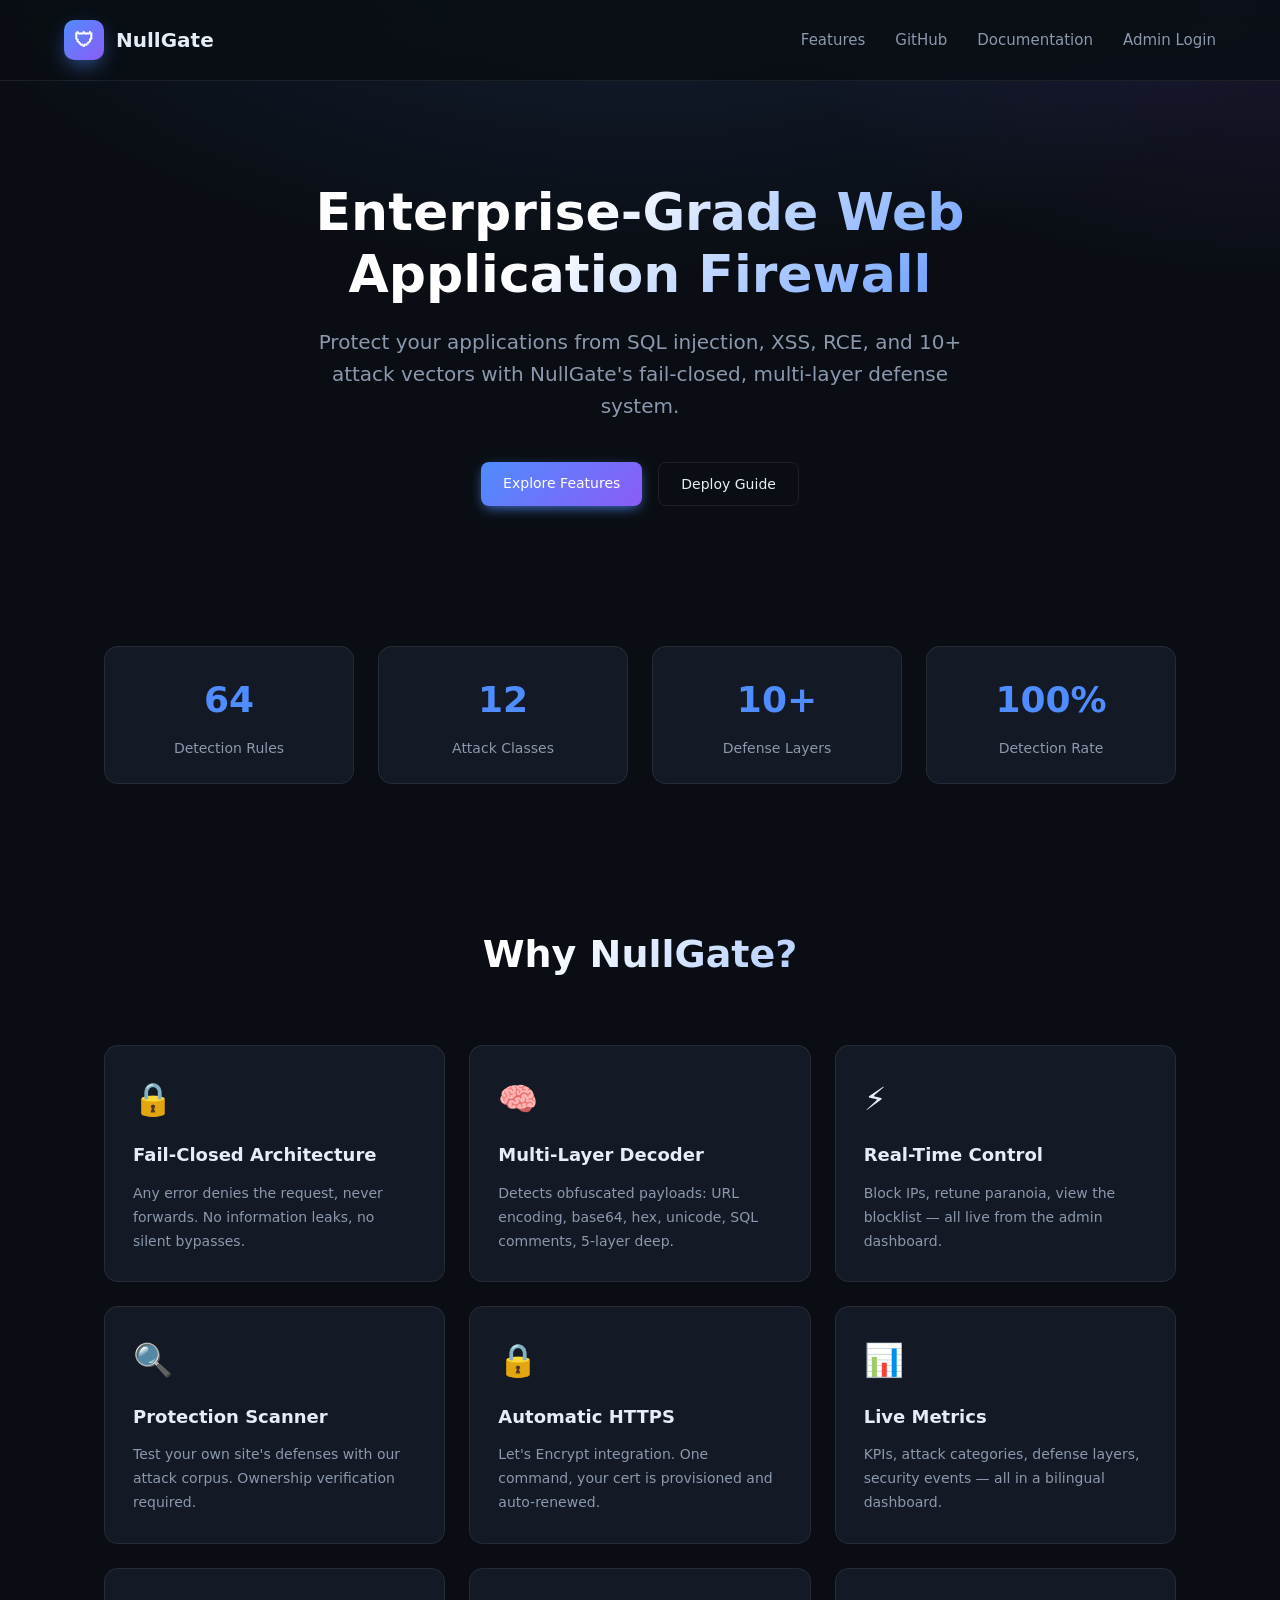
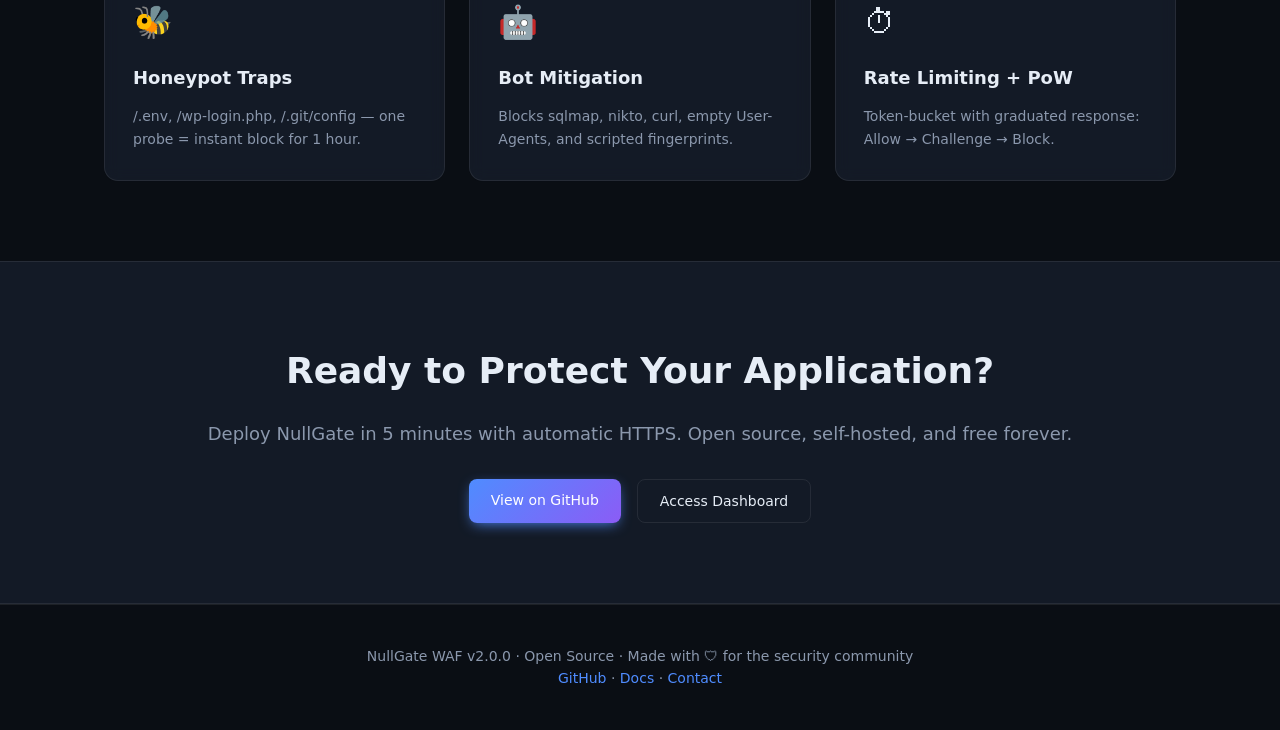
==== docs/index.html @ 6aed5463 "Add landing page for GitHub Pages Public showcase page with links to repo, docs, and deploy guide." ====
<!DOCTYPE html>
<html lang="en" dir="ltr" data-theme="dark">
<head>
<meta charset="utf-8">
<meta name="viewport" content="width=device-width, initial-scale=1">
<title>NullGate WAF — Enterprise-Grade Web Application Firewall</title>
<style>
:root {
  --font: 'Segoe UI', system-ui, -apple-system, Roboto, sans-serif;
  --bg: #0a0e14; --panel: rgba(22,29,42,.85); --border: rgba(255,255,255,.08);
  --fg: #e6edf6; --muted: #8b98ad; --accent: #4f8cff; --accent-2: #8b5cf6;
  --glow: radial-gradient(1200px 600px at 50% -10%, rgba(79,140,255,.15), transparent 60%),
          radial-gradient(900px 500px at 100% 0%, rgba(139,92,246,.12), transparent 55%);
}
* { box-sizing: border-box; margin: 0; padding: 0; }
body {
  font-family: var(--font); background: var(--bg); color: var(--fg);
  background-image: var(--glow); background-attachment: fixed;
  -webkit-font-smoothing: antialiased; line-height: 1.6;
}
nav {
  display: flex; justify-content: space-between; align-items: center;
  padding: 20px 5%; border-bottom: 1px solid var(--border);
  background: rgba(10,14,20,.88); backdrop-filter: blur(12px);
  position: sticky; top: 0; z-index: 100;
}
.logo { display: flex; align-items: center; gap: 12px; font-size: 20px; font-weight: 600; }
.logo-icon {
  width: 40px; height: 40px; border-radius: 10px; display: grid; place-items: center;
  background: linear-gradient(135deg, var(--accent), var(--accent-2)); color: #fff;
  font-size: 20px; box-shadow: 0 8px 24px -8px var(--accent);
}
.nav-links { display: flex; gap: 30px; align-items: center; }
.nav-links a {
  color: var(--muted); text-decoration: none; font-size: 15px; transition: color .2s;
}
.nav-links a:hover { color: var(--fg); }
.btn {
  padding: 10px 22px; border-radius: 8px; font-size: 14px; font-weight: 500;
  text-decoration: none; transition: all .2s; border: 0; cursor: pointer;
}
.btn-primary {
  background: linear-gradient(135deg, var(--accent), var(--accent-2)); color: #fff;
  box-shadow: 0 4px 14px -4px var(--accent);
}
.btn-primary:hover { filter: brightness(1.1); transform: translateY(-1px); }
.btn-ghost { background: transparent; border: 1px solid var(--border); color: var(--fg); }
.btn-ghost:hover { border-color: var(--accent); color: var(--accent); }

.hero {
  text-align: center; padding: 100px 5% 80px; max-width: 900px; margin: 0 auto;
}
.hero h1 {
  font-size: 52px; font-weight: 700; margin-bottom: 20px; line-height: 1.2;
  background: linear-gradient(135deg, #fff 40%, var(--accent) 100%);
  -webkit-background-clip: text; -webkit-text-fill-color: transparent;
  background-clip: text;
}
.hero p {
  font-size: 20px; color: var(--muted); margin-bottom: 40px; max-width: 700px;
  margin-left: auto; margin-right: auto;
}
.hero-cta { display: flex; gap: 16px; justify-content: center; flex-wrap: wrap; }

.stats {
  display: grid; grid-template-columns: repeat(auto-fit, minmax(200px, 1fr));
  gap: 24px; padding: 60px 5%; max-width: 1200px; margin: 0 auto;
}
.stat {
  background: var(--panel); border: 1px solid var(--border); border-radius: 14px;
  padding: 24px; text-align: center; backdrop-filter: blur(8px);
}
.stat-value {
  font-size: 36px; font-weight: 700; color: var(--accent); margin-bottom: 8px;
}
.stat-label { font-size: 14px; color: var(--muted); }

.features {
  padding: 80px 5%; max-width: 1200px; margin: 0 auto;
}
.features h2 {
  text-align: center; font-size: 38px; margin-bottom: 60px;
  background: linear-gradient(135deg, #fff 40%, var(--accent) 100%);
  -webkit-background-clip: text; -webkit-text-fill-color: transparent;
  background-clip: text; display: inline-block; width: 100%;
}
.feature-grid {
  display: grid; grid-template-columns: repeat(auto-fit, minmax(280px, 1fr)); gap: 24px;
}
.feature {
  background: var(--panel); border: 1px solid var(--border); border-radius: 14px;
  padding: 28px; backdrop-filter: blur(8px); transition: transform .2s, border-color .2s;
}
.feature:hover { transform: translateY(-4px); border-color: var(--accent); }
.feature-icon {
  font-size: 32px; margin-bottom: 16px; display: inline-block;
}
.feature h3 { font-size: 18px; margin-bottom: 12px; }
.feature p { color: var(--muted); font-size: 14px; line-height: 1.7; }

.cta-section {
  text-align: center; padding: 80px 5%; background: var(--panel);
  border-top: 1px solid var(--border); border-bottom: 1px solid var(--border);
}
.cta-section h2 { font-size: 36px; margin-bottom: 20px; }
.cta-section p { font-size: 18px; color: var(--muted); margin-bottom: 30px; }

footer {
  text-align: center; padding: 40px 5%; color: var(--muted); font-size: 14px;
  border-top: 1px solid var(--border);
}
footer a { color: var(--accent); text-decoration: none; }
</style>
</head>
<body>

<nav>
  <div class="logo">
    <div class="logo-icon">🛡</div>
    <span>NullGate</span>
  </div>
  <div class="nav-links">
    <a href="#features">Features</a>
    <a href="https://github.com/fat1322im-hub/NullGate" target="_blank">GitHub</a>
    <a href="https://github.com/fat1322im-hub/NullGate#readme">Documentation</a>
    <a href="https://github.com/fat1322im-hub/NullGate#-control-panel--لوحة-التحكم">Admin Login</a>
  </div>
</nav>

<section class="hero">
  <h1>Enterprise-Grade Web Application Firewall</h1>
  <p>Protect your applications from SQL injection, XSS, RCE, and 10+ attack vectors with NullGate's fail-closed, multi-layer defense system.</p>
  <div class="hero-cta">
    <a href="#features" class="btn btn-primary">Explore Features</a>
    <a href="https://github.com/fat1322im-hub/NullGate#-cloud-deployment--النشر-السحابي" class="btn btn-ghost">Deploy Guide</a>
  </div>
</section>

<section class="stats">
  <div class="stat">
    <div class="stat-value">64</div>
    <div class="stat-label">Detection Rules</div>
  </div>
  <div class="stat">
    <div class="stat-value">12</div>
    <div class="stat-label">Attack Classes</div>
  </div>
  <div class="stat">
    <div class="stat-value">10+</div>
    <div class="stat-label">Defense Layers</div>
  </div>
  <div class="stat">
    <div class="stat-value">100%</div>
    <div class="stat-label">Detection Rate</div>
  </div>
</section>

<section class="features" id="features">
  <h2>Why NullGate?</h2>
  <div class="feature-grid">
    <div class="feature">
      <div class="feature-icon">🔒</div>
      <h3>Fail-Closed Architecture</h3>
      <p>Any error denies the request, never forwards. No information leaks, no silent bypasses.</p>
    </div>
    <div class="feature">
      <div class="feature-icon">🧠</div>
      <h3>Multi-Layer Decoder</h3>
      <p>Detects obfuscated payloads: URL encoding, base64, hex, unicode, SQL comments, 5-layer deep.</p>
    </div>
    <div class="feature">
      <div class="feature-icon">⚡</div>
      <h3>Real-Time Control</h3>
      <p>Block IPs, retune paranoia, view the blocklist — all live from the admin dashboard.</p>
    </div>
    <div class="feature">
      <div class="feature-icon">🔍</div>
      <h3>Protection Scanner</h3>
      <p>Test your own site's defenses with our attack corpus. Ownership verification required.</p>
    </div>
    <div class="feature">
      <div class="feature-icon">🔒</div>
      <h3>Automatic HTTPS</h3>
      <p>Let's Encrypt integration. One command, your cert is provisioned and auto-renewed.</p>
    </div>
    <div class="feature">
      <div class="feature-icon">📊</div>
      <h3>Live Metrics</h3>
      <p>KPIs, attack categories, defense layers, security events — all in a bilingual dashboard.</p>
    </div>
    <div class="feature">
      <div class="feature-icon">🐝</div>
      <h3>Honeypot Traps</h3>
      <p>/.env, /wp-login.php, /.git/config — one probe = instant block for 1 hour.</p>
    </div>
    <div class="feature">
      <div class="feature-icon">🤖</div>
      <h3>Bot Mitigation</h3>
      <p>Blocks sqlmap, nikto, curl, empty User-Agents, and scripted fingerprints.</p>
    </div>
    <div class="feature">
      <div class="feature-icon">⏱</div>
      <h3>Rate Limiting + PoW</h3>
      <p>Token-bucket with graduated response: Allow → Challenge → Block.</p>
    </div>
  </div>
</section>

<section class="cta-section">
  <h2>Ready to Protect Your Application?</h2>
  <p>Deploy NullGate in 5 minutes with automatic HTTPS. Open source, self-hosted, and free forever.</p>
  <div style="display: flex; gap: 16px; justify-content: center; flex-wrap: wrap; margin-top: 20px;">
    <a href="https://github.com/fat1322im-hub/NullGate" class="btn btn-primary" target="_blank">View on GitHub</a>
    <a href="/admin/login" class="btn btn-ghost">Access Dashboard</a>
  </div>
</section>

<footer>
  <p>NullGate WAF v2.0.0 · Open Source · Made with 🛡 for the security community</p>
  <p><a href="https://github.com/fat1322im-hub/NullGate">GitHub</a> · <a href="/docs">Docs</a> · <a href="mailto:admin@nullgate.ai">Contact</a></p>
</footer>

</body>
</html>
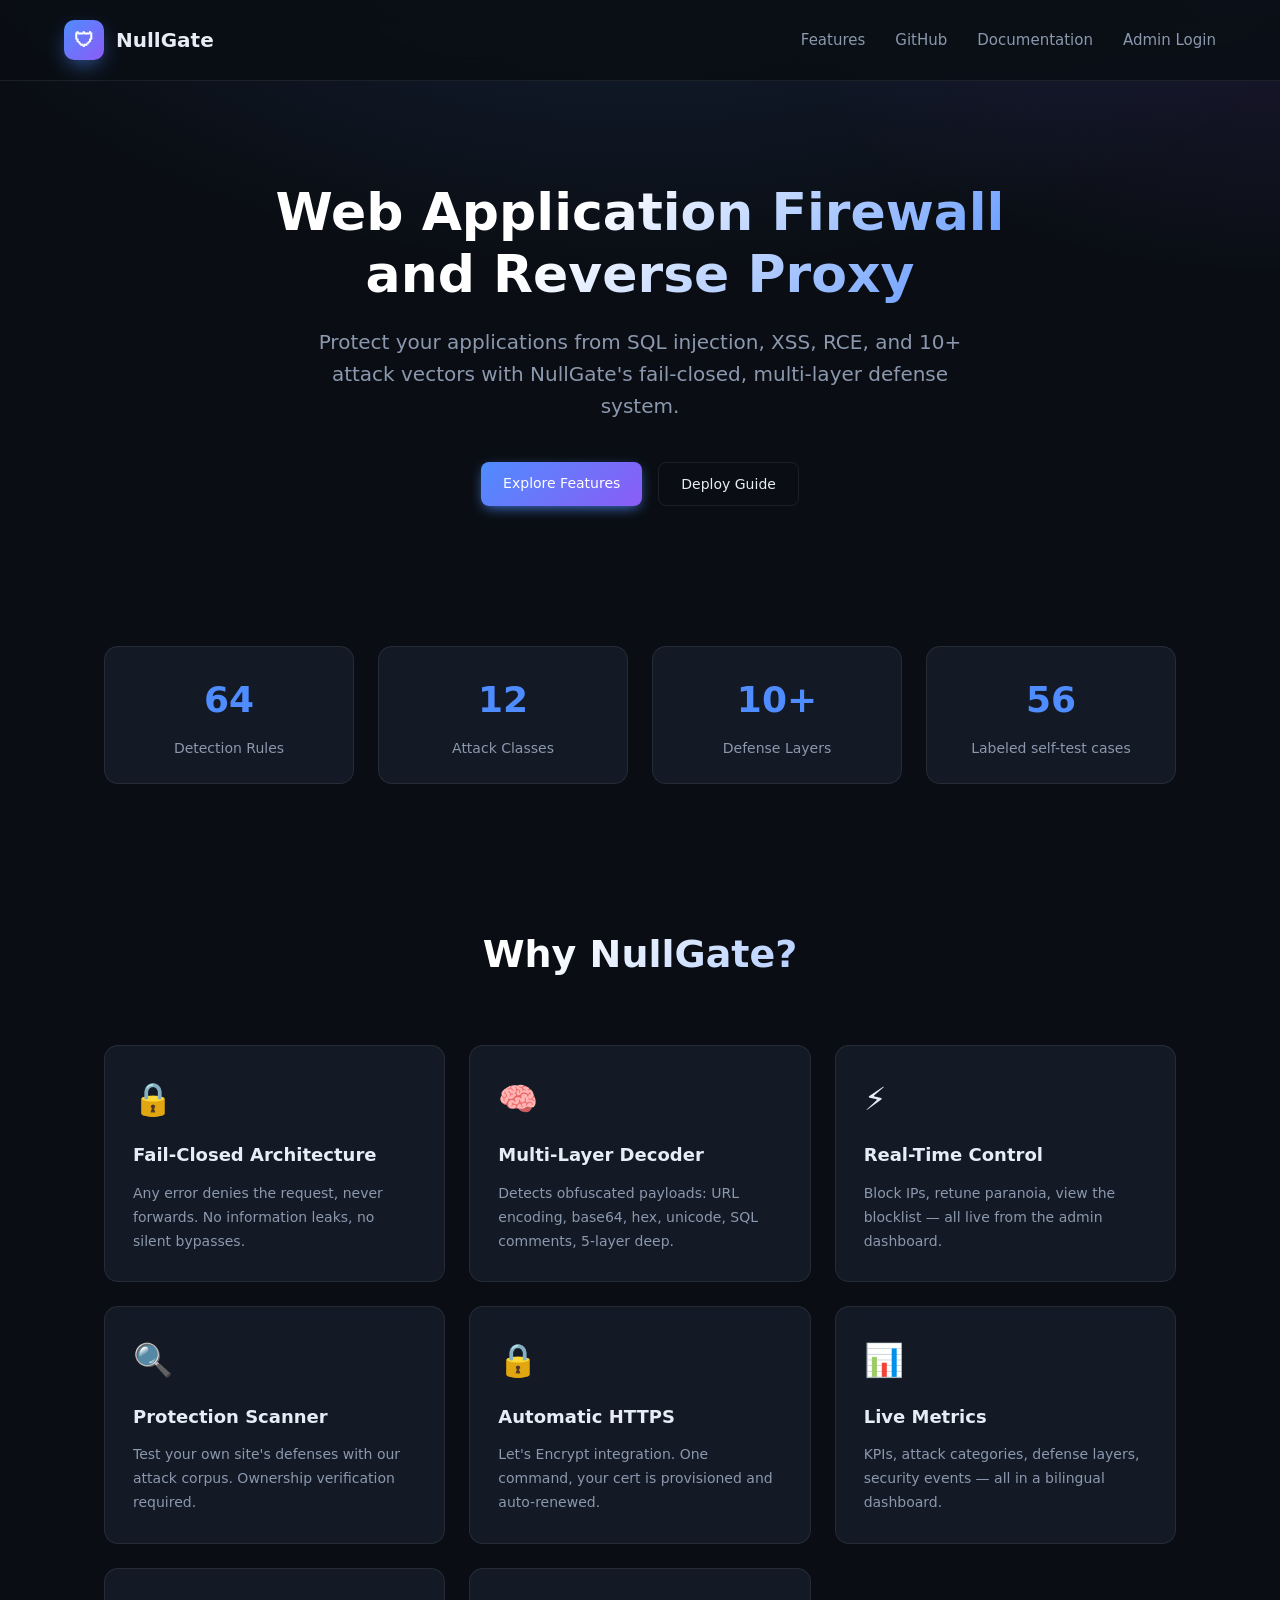
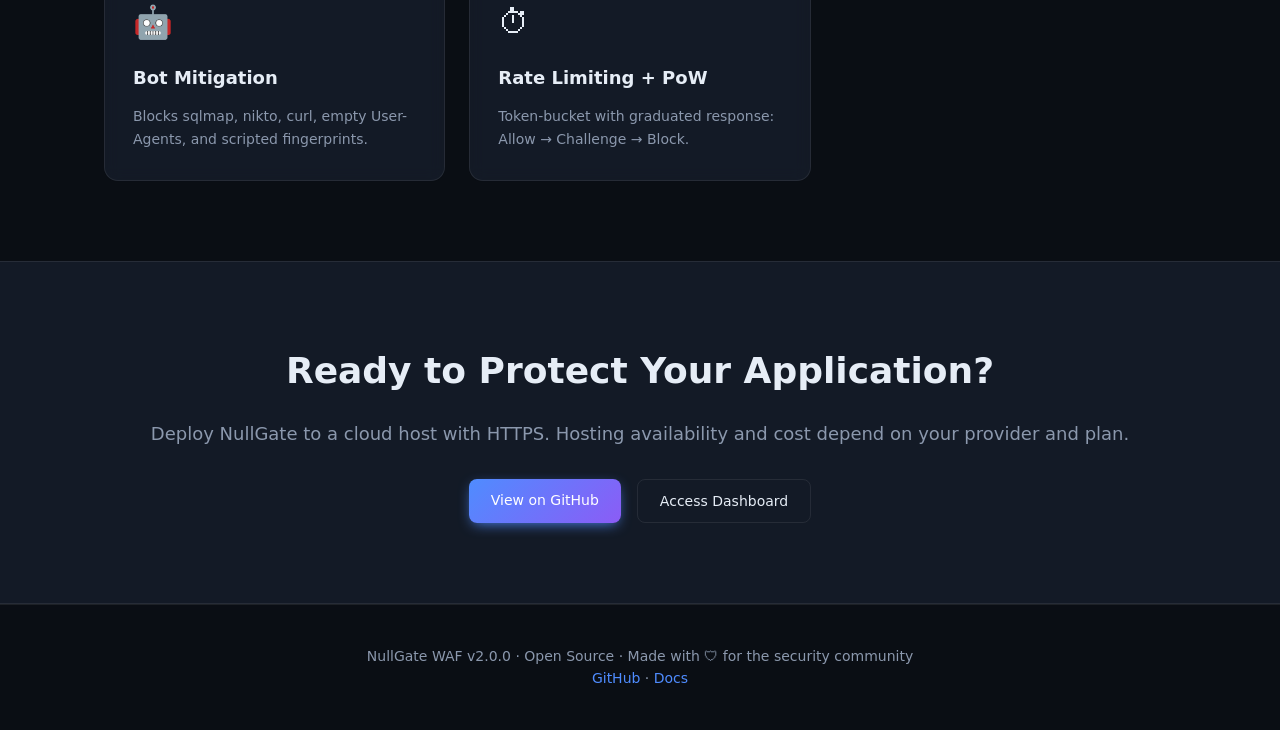
==== commit 34eaf163: "fix: remove honeypot and prepare Flutter WAF deployment Remove honeypot code and telemetry while pre" ====
--- a/docs/index.html
+++ b/docs/index.html
@@ -121,18 +121,18 @@
   </div>
   <div class="nav-links">
     <a href="#features">Features</a>
-    <a href="https://github.com/fat1322im-hub/NullGate" target="_blank">GitHub</a>
-    <a href="https://github.com/fat1322im-hub/NullGate#readme">Documentation</a>
-    <a href="https://github.com/fat1322im-hub/NullGate#-control-panel--لوحة-التحكم">Admin Login</a>
+    <a href="https://github.com/fatim1amer-netizen/NullGate" target="_blank">GitHub</a>
+    <a href="https://github.com/fatim1amer-netizen/NullGate#readme">Documentation</a>
+    <a href="https://github.com/fatim1amer-netizen/NullGate#-control-panel--لوحة-التحكم">Admin Login</a>
   </div>
 </nav>
 
 <section class="hero">
-  <h1>Enterprise-Grade Web Application Firewall</h1>
+  <h1>Web Application Firewall and Reverse Proxy</h1>
   <p>Protect your applications from SQL injection, XSS, RCE, and 10+ attack vectors with NullGate's fail-closed, multi-layer defense system.</p>
   <div class="hero-cta">
     <a href="#features" class="btn btn-primary">Explore Features</a>
-    <a href="https://github.com/fat1322im-hub/NullGate#-cloud-deployment--النشر-السحابي" class="btn btn-ghost">Deploy Guide</a>
+    <a href="https://github.com/fatim1amer-netizen/NullGate#-cloud-deployment--النشر-السحابي" class="btn btn-ghost">Deploy Guide</a>
   </div>
 </section>
 
@@ -150,8 +150,8 @@
     <div class="stat-label">Defense Layers</div>
   </div>
   <div class="stat">
-    <div class="stat-value">100%</div>
-    <div class="stat-label">Detection Rate</div>
+    <div class="stat-value">56</div>
+    <div class="stat-label">Labeled self-test cases</div>
   </div>
 </section>
 
@@ -189,11 +189,6 @@
       <p>KPIs, attack categories, defense layers, security events — all in a bilingual dashboard.</p>
     </div>
     <div class="feature">
-      <div class="feature-icon">🐝</div>
-      <h3>Honeypot Traps</h3>
-      <p>/.env, /wp-login.php, /.git/config — one probe = instant block for 1 hour.</p>
-    </div>
-    <div class="feature">
       <div class="feature-icon">🤖</div>
       <h3>Bot Mitigation</h3>
       <p>Blocks sqlmap, nikto, curl, empty User-Agents, and scripted fingerprints.</p>
@@ -208,16 +203,16 @@
 
 <section class="cta-section">
   <h2>Ready to Protect Your Application?</h2>
-  <p>Deploy NullGate in 5 minutes with automatic HTTPS. Open source, self-hosted, and free forever.</p>
+  <p>Deploy NullGate to a cloud host with HTTPS. Hosting availability and cost depend on your provider and plan.</p>
   <div style="display: flex; gap: 16px; justify-content: center; flex-wrap: wrap; margin-top: 20px;">
-    <a href="https://github.com/fat1322im-hub/NullGate" class="btn btn-primary" target="_blank">View on GitHub</a>
+    <a href="https://github.com/fatim1amer-netizen/NullGate" class="btn btn-primary" target="_blank">View on GitHub</a>
     <a href="/admin/login" class="btn btn-ghost">Access Dashboard</a>
   </div>
 </section>
 
 <footer>
   <p>NullGate WAF v2.0.0 · Open Source · Made with 🛡 for the security community</p>
-  <p><a href="https://github.com/fat1322im-hub/NullGate">GitHub</a> · <a href="/docs">Docs</a> · <a href="mailto:admin@nullgate.ai">Contact</a></p>
+  <p><a href="https://github.com/fatim1amer-netizen/NullGate">GitHub</a> · <a href="/docs">Docs</a></p>
 </footer>
 
 </body>
